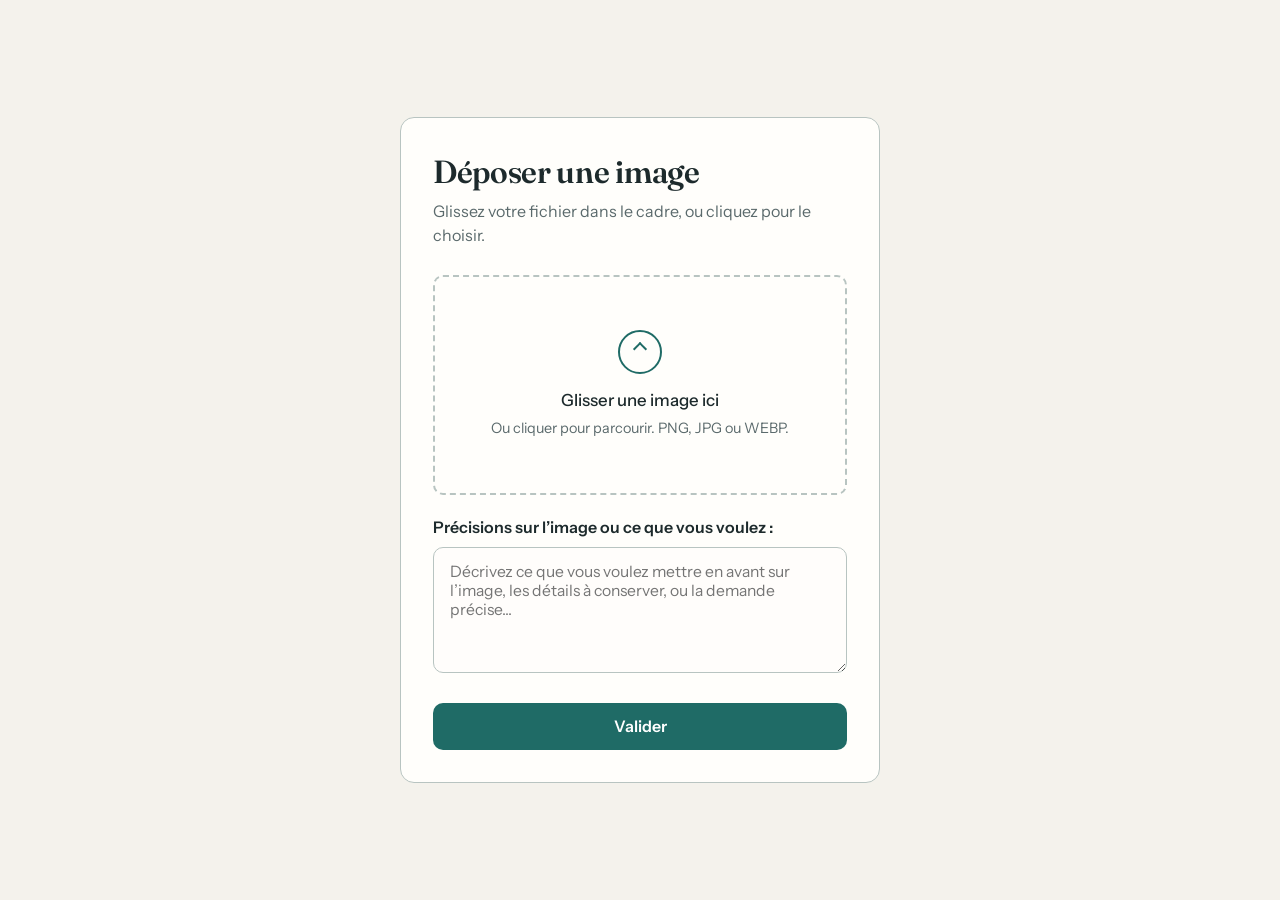
==== index.html @ 5f8fda7b "interface" ====
<!doctype html>
<html lang="fr">
    <head>
        <meta charset="UTF-8" />
        <meta name="viewport" content="width=device-width, initial-scale=1.0" />
        <title>Dépôt d'image</title>

        <link rel="preconnect" href="https://fonts.googleapis.com" />
        <link rel="preconnect" href="https://fonts.gstatic.com" crossorigin />
        <link href="https://fonts.googleapis.com/css2?family=Fraunces:opsz,wght@9..144,600&family=Instrument+Sans:wght@400;500;600&display=swap" rel="stylesheet" />

        <link rel="stylesheet" href="style.css" />
    </head>
    <body>
        <main class="page-depot">
            <section class="carte-depot">
                <header class="carte-depot__entete">
                    <h1 class="carte-depot__titre">Déposer une image</h1>
                    <p class="carte-depot__sous-titre">Glissez votre fichier dans le cadre, ou cliquez pour le choisir.</p>
                </header>

                <label id="zone-depot" class="zone-depot" for="champ-fichier-image">
                    <span class="zone-depot__contenu zone-depot__contenu--defaut">
                        <span class="zone-depot__pictogramme" aria-hidden="true"></span>
                        <span class="zone-depot__libelle">Glisser une image ici</span>
                        <span class="zone-depot__aide">Ou cliquer pour parcourir. PNG, JPG ou WEBP.</span>
                    </span>

                    <div id="apercu-image" class="apercu-image" aria-live="polite"></div>

                    <input id="champ-fichier-image" class="zone-depot__champ-fichier" type="file" accept="image/png, image/jpeg, image/webp" />
                </label>

                <div class="zone-precision">
                    <label class="zone-precision__label" for="champ-precision">Précisions sur l’image ou ce que vous voulez :</label>
                    <textarea id="champ-precision" class="zone-precision__champ-texte" name="description" rows="5" placeholder="Décrivez ce que vous voulez mettre en avant sur l’image, les détails à conserver, ou la demande précise..."></textarea>
                </div>

                <div class="carte-depot__pied">
                    <button id="bouton-valider" class="bouton-valider" type="button">Valider</button>
                </div>
            </section>
        </main>

        <script>
            const inputFichier = document.getElementById("champ-fichier-image");
            const zoneDepot = document.getElementById("zone-depot");
            const apercuImage = document.getElementById("apercu-image");

            inputFichier.addEventListener("change", (event) => {
                const fichier = event.target.files[0];

                if (!fichier || !fichier.type.startsWith("image/")) {
                    return;
                }

                const lecteur = new FileReader();

                lecteur.onload = (charge) => {
                    apercuImage.innerHTML = `<img src="${charge.target.result}" alt="Aperçu de l'image sélectionnée">`;
                    zoneDepot.classList.add("zone-depot--selectionnee");
                };

                lecteur.readAsDataURL(fichier);
            });
        </script>
    </body>
</html>
---- style.css ----
/* ==========================================================================
   Palette et variables
   ========================================================================== */

:root {
    --couleur-fond-page: #f4f2ec;
    --couleur-fond-carte: #fffefb;
    --couleur-encre: #1d2a2c;
    --couleur-encre-douce: #5b6a6c;
    --couleur-accent: #1f6b66;
    --couleur-accent-survol: #17534f;
    --couleur-bordure: #b8c4c1;
    --couleur-zone-survol: #e6f0ee;

    --police-titre: "Fraunces", Georgia, "Times New Roman", serif;
    --police-texte: "Instrument Sans", system-ui, -apple-system, "Segoe UI", sans-serif;

    --rayon-carte: 14px;
    --rayon-zone: 10px;
}

/* ==========================================================================
   Base
   ========================================================================== */

*,
*::before,
*::after {
    box-sizing: border-box;
}

body {
    margin: 0;
    min-height: 100vh;
    background-color: var(--couleur-fond-page);
    color: var(--couleur-encre);
    font-family: var(--police-texte);
    font-size: 1rem;
    line-height: 1.5;
}

/* ==========================================================================
   Page
   ========================================================================== */

.page-depot {
    display: flex;
    align-items: center;
    justify-content: center;
    min-height: 100vh;
    padding: 2rem 1rem;
}

/* ==========================================================================
   Carte
   ========================================================================== */

.carte-depot {
    width: 100%;
    max-width: 480px;
    padding: 2.25rem 2rem 2rem;
    background-color: var(--couleur-fond-carte);
    border: 1px solid var(--couleur-bordure);
    border-radius: var(--rayon-carte);
}

.carte-depot__entete {
    margin-bottom: 1.75rem;
}

.carte-depot__titre {
    margin: 0 0 0.5rem;
    font-family: var(--police-titre);
    font-weight: 600;
    font-variation-settings: "opsz" 72;
    font-size: 2rem;
    line-height: 1.15;
    letter-spacing: -0.01em;
}

.carte-depot__sous-titre {
    margin: 0;
    color: var(--couleur-encre-douce);
}

.carte-depot__pied {
    margin-top: 1.5rem;
}

.zone-precision {
    margin-top: 1.25rem;
}

.zone-precision__label {
    display: block;
    margin-bottom: 0.5rem;
    font-weight: 600;
    color: var(--couleur-encre);
}

.zone-precision__champ-texte {
    width: 100%;
    min-height: 120px;
    padding: 0.9rem 1rem;
    border: 1px solid var(--couleur-bordure);
    border-radius: var(--rayon-zone);
    background-color: #fffdfb;
    color: var(--couleur-encre);
    font-family: var(--police-texte);
    font-size: 0.98rem;
    resize: vertical;
    transition:
        border-color 0.2s ease,
        box-shadow 0.2s ease;
}

.zone-precision__champ-texte:focus {
    border-color: var(--couleur-accent);
    box-shadow: 0 0 0 3px rgba(31, 107, 102, 0.12);
    outline: none;
}

/* ==========================================================================
   Zone de dépôt
   ========================================================================== */

.zone-depot {
    position: relative;
    display: flex;
    align-items: center;
    justify-content: center;
    min-height: 220px;
    padding: 2rem 1.25rem;
    text-align: center;
    cursor: pointer;
    border: 2px dashed var(--couleur-bordure);
    border-radius: var(--rayon-zone);
    transition:
        background-color 0.2s ease,
        border-color 0.2s ease;
}

.zone-depot:hover,
.zone-depot:focus-within {
    border-color: var(--couleur-accent);
    background-color: var(--couleur-zone-survol);
}

.zone-depot__contenu {
    display: flex;
    flex-direction: column;
    align-items: center;
    justify-content: center;
    gap: 0.35rem;
}

.zone-depot--selectionnee .zone-depot__contenu--defaut {
    display: none;
}

/* Pictogramme dessiné en CSS (flèche vers le haut dans un cadre) */
.zone-depot__pictogramme {
    display: block;
    width: 44px;
    height: 44px;
    margin-bottom: 0.5rem;
    border: 2px solid var(--couleur-accent);
    border-radius: 50%;
    position: relative;
}

.zone-depot__pictogramme::before {
    content: "";
    position: absolute;
    top: 12px;
    left: 50%;
    width: 10px;
    height: 10px;
    border-top: 2px solid var(--couleur-accent);
    border-left: 2px solid var(--couleur-accent);
    transform: translateX(-50%) rotate(45deg);
}

.zone-depot__libelle {
    font-weight: 500;
    font-size: 1.05rem;
}

.zone-depot__aide {
    font-size: 0.9rem;
    color: var(--couleur-encre-douce);
}

/* Champ réel, masqué visuellement mais toujours accessible au clavier via le label */
.zone-depot__champ-fichier {
    position: absolute;
    width: 1px;
    height: 1px;
    margin: -1px;
    padding: 0;
    overflow: hidden;
    clip: rect(0, 0, 0, 0);
    border: 0;
    white-space: nowrap;
}

/* ==========================================================================
   Aperçu de l'image
   ========================================================================== */

.apercu-image {
    display: none;
    width: 100%;
    min-height: 180px;
}

.zone-depot--selectionnee .apercu-image {
    display: flex;
    align-items: center;
    justify-content: center;
}

.apercu-image img {
    display: block;
    max-width: 100%;
    max-height: 260px;
    width: auto;
    height: auto;
    border-radius: var(--rayon-zone);
    object-fit: contain;
}

/* ==========================================================================
   Bouton Valider
   ========================================================================== */

.bouton-valider {
    display: block;
    width: 100%;
    padding: 0.85rem 1rem;
    font-family: var(--police-texte);
    font-size: 1rem;
    font-weight: 600;
    color: #ffffff;
    background-color: var(--couleur-accent);
    border: none;
    border-radius: var(--rayon-zone);
    cursor: pointer;
    transition: background-color 0.2s ease;
}

.bouton-valider:hover {
    background-color: var(--couleur-accent-survol);
}

/* ==========================================================================
   Accessibilité
   ========================================================================== */

:focus-visible {
    outline: 3px solid var(--couleur-accent);
    outline-offset: 3px;
}

@media (prefers-reduced-motion: reduce) {
    *,
    *::before,
    *::after {
        transition: none !important;
    }
}

/* ==========================================================================
   Adaptation mobile
   ========================================================================== */

@media (max-width: 520px) {
    .carte-depot {
        padding: 1.75rem 1.25rem 1.5rem;
    }

    .carte-depot__titre {
        font-size: 1.7rem;
    }

    .zone-depot {
        min-height: 180px;
    }
}
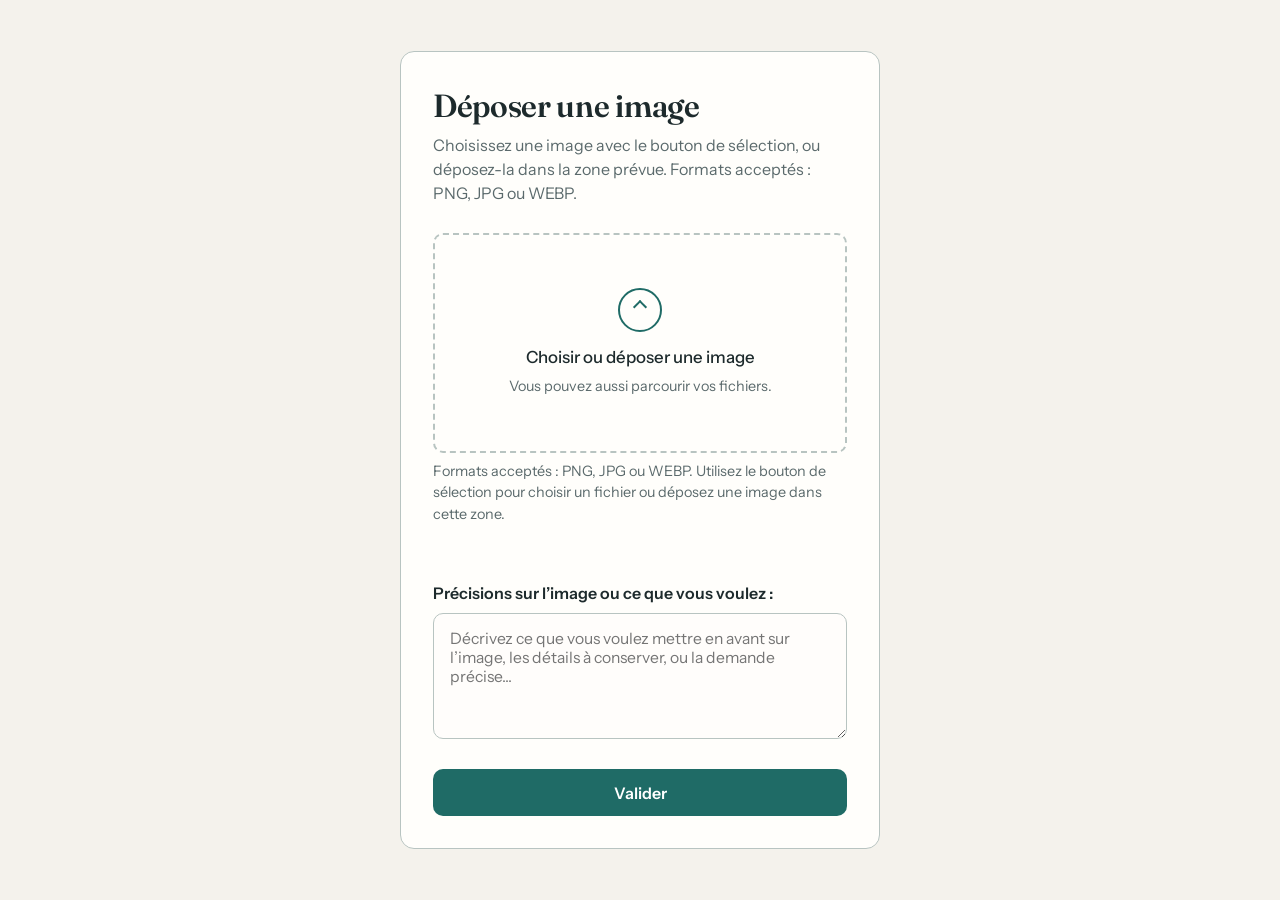
==== commit 94a712bf: "bugfix: correction drag & drop" ====
--- a/index.html
+++ b/index.html
@@ -16,29 +16,33 @@
             <section class="carte-depot">
                 <header class="carte-depot__entete">
                     <h1 class="carte-depot__titre">Déposer une image</h1>
-                    <p class="carte-depot__sous-titre">Glissez votre fichier dans le cadre, ou cliquez pour le choisir.</p>
+                    <p class="carte-depot__sous-titre">Choisissez une image avec le bouton de sélection, ou déposez-la dans la zone prévue. Formats acceptés : PNG, JPG ou WEBP.</p>
                 </header>
 
-                <label id="zone-depot" class="zone-depot" for="champ-fichier-image">
-                    <span class="zone-depot__contenu zone-depot__contenu--defaut">
-                        <span class="zone-depot__pictogramme" aria-hidden="true"></span>
-                        <span class="zone-depot__libelle">Glisser une image ici</span>
-                        <span class="zone-depot__aide">Ou cliquer pour parcourir. PNG, JPG ou WEBP.</span>
-                    </span>
+                <form id="formulaire-depot" novalidate>
+                    <label id="zone-depot" class="zone-depot" for="champ-fichier-image">
+                        <span class="zone-depot__contenu zone-depot__contenu--defaut">
+                            <span class="zone-depot__pictogramme" aria-hidden="true"></span>
+                            <span class="zone-depot__libelle">Choisir ou déposer une image</span>
+                            <span class="zone-depot__aide">Vous pouvez aussi parcourir vos fichiers.</span>
+                        </span>
 
-                    <div id="apercu-image" class="apercu-image" aria-live="polite"></div>
+                        <div id="apercu-image" class="apercu-image" hidden></div>
 
-                    <input id="champ-fichier-image" class="zone-depot__champ-fichier" type="file" accept="image/png, image/jpeg, image/webp" />
-                </label>
+                        <input id="champ-fichier-image" class="zone-depot__champ-fichier" type="file" accept="image/png, image/jpeg, image/webp" aria-label="Choisir une image" aria-describedby="aide-depot" />
+                    </label>
+                    <p id="aide-depot" class="zone-depot__instructions">Formats acceptés : PNG, JPG ou WEBP. Utilisez le bouton de sélection pour choisir un fichier ou déposez une image dans cette zone.</p>
+                    <p id="etat-depot" class="message-etat" role="status" aria-live="polite" aria-atomic="true"></p>
 
-                <div class="zone-precision">
-                    <label class="zone-precision__label" for="champ-precision">Précisions sur l’image ou ce que vous voulez :</label>
-                    <textarea id="champ-precision" class="zone-precision__champ-texte" name="description" rows="5" placeholder="Décrivez ce que vous voulez mettre en avant sur l’image, les détails à conserver, ou la demande précise..."></textarea>
-                </div>
+                    <div class="zone-precision">
+                        <label class="zone-precision__label" for="champ-precision">Précisions sur l’image ou ce que vous voulez :</label>
+                        <textarea id="champ-precision" class="zone-precision__champ-texte" name="description" rows="5" placeholder="Décrivez ce que vous voulez mettre en avant sur l’image, les détails à conserver, ou la demande précise..."></textarea>
+                    </div>
 
-                <div class="carte-depot__pied">
-                    <button id="bouton-valider" class="bouton-valider" type="button">Valider</button>
-                </div>
+                    <div class="carte-depot__pied">
+                        <button id="bouton-valider" class="bouton-valider" type="submit">Valider</button>
+                    </div>
+                </form>
             </section>
         </main>
 
@@ -46,23 +50,93 @@
             const inputFichier = document.getElementById("champ-fichier-image");
             const zoneDepot = document.getElementById("zone-depot");
             const apercuImage = document.getElementById("apercu-image");
+            const formulaireDepot = document.getElementById("formulaire-depot");
+            const etatDepot = document.getElementById("etat-depot");
+            const typesAcceptes = ["image/png", "image/jpeg", "image/webp"];
+            const extensionsAcceptees = [".png", ".jpg", ".jpeg", ".webp"];
+            let urlApercu = null;
 
-            inputFichier.addEventListener("change", (event) => {
-                const fichier = event.target.files[0];
+            function effacerApercu() {
+                if (urlApercu) {
+                    URL.revokeObjectURL(urlApercu);
+                    urlApercu = null;
+                }
 
-                if (!fichier || !fichier.type.startsWith("image/")) {
+                apercuImage.replaceChildren();
+                apercuImage.hidden = true;
+                zoneDepot.classList.remove("zone-depot--selectionnee");
+            }
+
+            function afficherFichier(fichier) {
+                if (!fichier) {
                     return;
                 }
 
-                const lecteur = new FileReader();
+                const extension = fichier.name.slice(fichier.name.lastIndexOf(".")).toLowerCase();
+                const formatAccepte = typesAcceptes.includes(fichier.type)
+                    || (!fichier.type && extensionsAcceptees.includes(extension));
 
-                lecteur.onload = (charge) => {
-                    apercuImage.innerHTML = `<img src="${charge.target.result}" alt="Aperçu de l'image sélectionnée">`;
-                    zoneDepot.classList.add("zone-depot--selectionnee");
-                };
+                if (!formatAccepte) {
+                    inputFichier.value = "";
+                    effacerApercu();
+                    etatDepot.textContent = "Format non accepté. Choisissez une image PNG, JPG ou WEBP.";
+                    inputFichier.focus();
+                    return;
+                }
 
-                lecteur.readAsDataURL(fichier);
+                effacerApercu();
+                urlApercu = URL.createObjectURL(fichier);
+                const image = document.createElement("img");
+                image.src = urlApercu;
+                image.alt = `Aperçu de l’image sélectionnée : ${fichier.name}`;
+                apercuImage.append(image);
+                apercuImage.hidden = false;
+                zoneDepot.classList.add("zone-depot--selectionnee");
+                etatDepot.textContent = `Image sélectionnée : ${fichier.name}.`;
+            }
+
+            inputFichier.addEventListener("change", () => {
+                afficherFichier(inputFichier.files[0]);
             });
+
+            ["dragenter", "dragover"].forEach((typeEvenement) => {
+                zoneDepot.addEventListener(typeEvenement, (event) => {
+                    event.preventDefault();
+                    event.dataTransfer.dropEffect = "copy";
+                    zoneDepot.classList.add("zone-depot--survol");
+                });
+            });
+
+            ["dragleave", "drop"].forEach((typeEvenement) => {
+                zoneDepot.addEventListener(typeEvenement, (event) => {
+                    event.preventDefault();
+                    zoneDepot.classList.remove("zone-depot--survol");
+                });
+            });
+
+            zoneDepot.addEventListener("drop", (event) => {
+                const fichier = event.dataTransfer.files[0];
+
+                if (!fichier) {
+                    return;
+                }
+
+                const transfert = new DataTransfer();
+                transfert.items.add(fichier);
+                inputFichier.files = transfert.files;
+                afficherFichier(fichier);
+            });
+
+            formulaireDepot.addEventListener("submit", (event) => {
+                event.preventDefault();
+
+                if (!inputFichier.files.length) {
+                    etatDepot.textContent = "Choisissez une image avant de valider.";
+                    inputFichier.focus();
+                    return;
+                }
+            });
+
         </script>
     </body>
 </html>
--- a/style.css
+++ b/style.css
@@ -141,9 +141,27 @@
 }
 
 .zone-depot:hover,
-.zone-depot:focus-within {
+.zone-depot:focus-within,
+.zone-depot--survol {
     border-color: var(--couleur-accent);
     background-color: var(--couleur-zone-survol);
+}
+
+.zone-depot:focus-within {
+    outline: 3px solid var(--couleur-accent);
+    outline-offset: 3px;
+}
+
+.zone-depot__instructions {
+    margin: 0.5rem 0 0;
+    color: var(--couleur-encre-douce);
+    font-size: 0.9rem;
+}
+
+.message-etat {
+    min-height: 1.5em;
+    margin: 0.75rem 0 0;
+    color: var(--couleur-encre);
 }
 
 .zone-depot__contenu {
